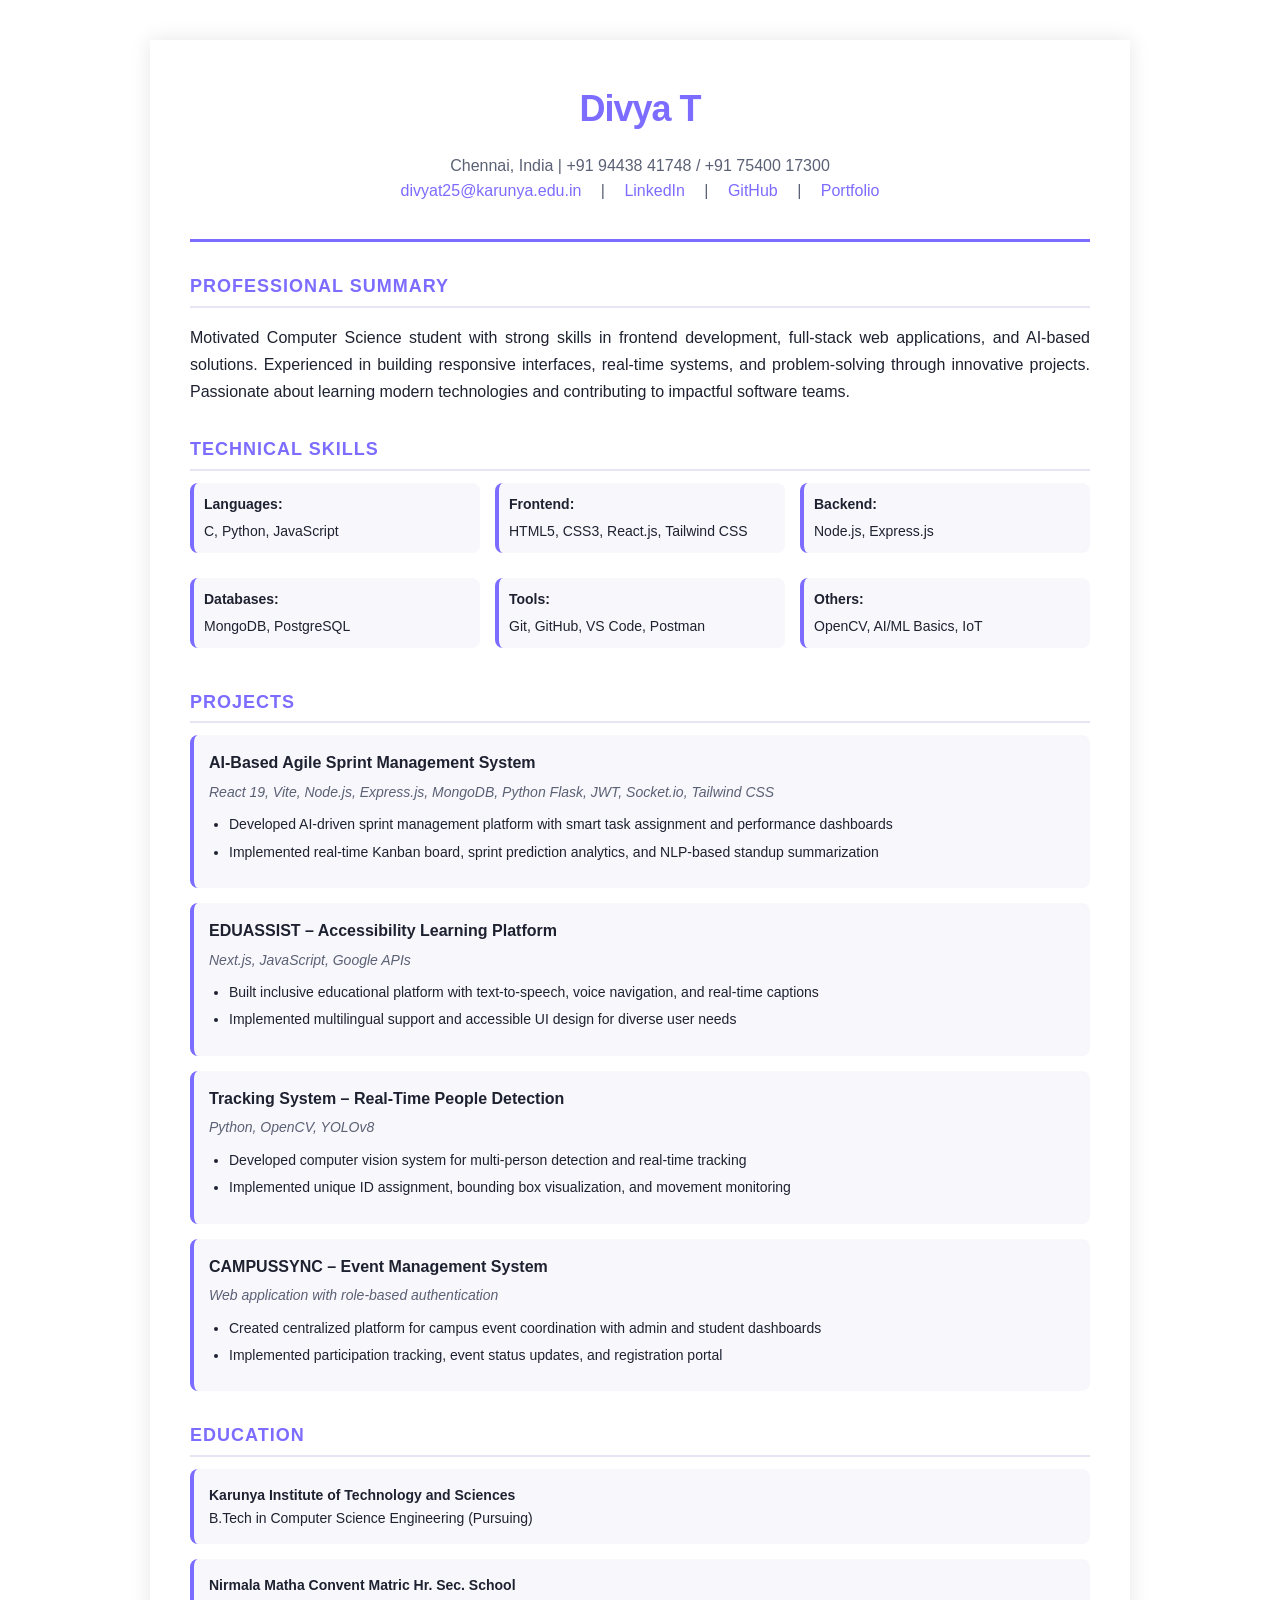
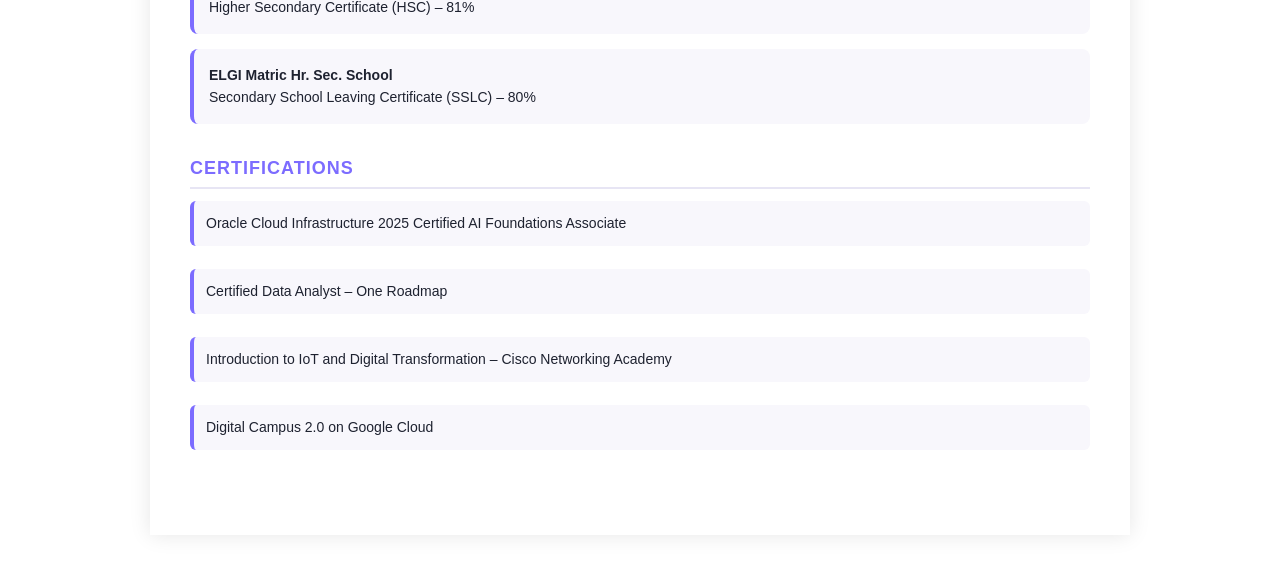
==== resume.html @ 758d90d2 "Add files via upload" ====
<!DOCTYPE html>
<html lang="en">
<head>
  <meta charset="UTF-8">
  <meta name="viewport" content="width=device-width, initial-scale=1.0">
  <title>Divya T - Resume</title>
  <style>
    body {
      font-family: 'Inter', Arial, sans-serif;
      margin: 0;
      padding: 40px;
      background: white;
      color: #1E2230;
      line-height: 1.6;
      font-size: 14px;
    }
    .container {
      max-width: 900px;
      margin: 0 auto;
      background: white;
      padding: 40px;
      box-shadow: 0 0 20px rgba(0,0,0,0.1);
    }
    .header {
      text-align: center;
      margin-bottom: 30px;
      border-bottom: 3px solid #7C6CFF;
      padding-bottom: 20px;
    }
    .name {
      font-size: 36px;
      font-weight: bold;
      color: #7C6CFF;
      margin: 0;
      letter-spacing: -1px;
    }
    .contact {
      margin: 15px 0;
      color: #5B6175;
      font-size: 16px;
    }
    .contact a {
      color: #7C6CFF;
      text-decoration: none;
      margin: 0 15px;
      font-weight: 500;
    }
    .section {
      margin-bottom: 30px;
    }
    .section-title {
      font-size: 18px;
      font-weight: bold;
      color: #7C6CFF;
      margin-bottom: 12px;
      border-bottom: 2px solid #E7E5F4;
      padding-bottom: 5px;
      text-transform: uppercase;
      letter-spacing: 1px;
    }
    .summary {
      margin-bottom: 20px;
      text-align: justify;
      font-size: 16px;
      line-height: 1.7;
    }
    .skills-grid {
      display: grid;
      grid-template-columns: repeat(auto-fit, minmax(250px, 1fr));
      gap: 15px;
      margin-bottom: 20px;
    }
    .skill-group {
      margin-bottom: 10px;
      padding: 10px;
      background: #F8F7FC;
      border-radius: 8px;
      border-left: 4px solid #7C6CFF;
    }
    .skill-group strong {
      color: #1E2230;
      display: block;
      margin-bottom: 5px;
    }
    .education-item, .project-item, .cert-item {
      margin-bottom: 15px;
      padding: 15px;
      background: #F8F7FC;
      border-radius: 8px;
      border-left: 4px solid #7C6CFF;
    }
    .project-title {
      font-weight: bold;
      color: #1E2230;
      font-size: 16px;
      margin-bottom: 5px;
    }
    .project-tech {
      color: #5B6175;
      font-style: italic;
      margin: 5px 0;
      font-size: 14px;
    }
    .project-bullets {
      margin: 10px 0;
      padding-left: 20px;
    }
    .project-bullets li {
      margin-bottom: 5px;
      line-height: 1.6;
    }
    .cert-list {
      display: grid;
      grid-template-columns: 1fr;
      gap: 8px;
    }
    .cert-item {
      padding: 12px;
      background: #F8F7FC;
      border-radius: 6px;
      border-left: 4px solid #7C6CFF;
      font-size: 14px;
      line-height: 1.5;
    }
    @media print {
      body {
        padding: 0;
        font-size: 12px;
      }
      .container {
        max-width: none;
        box-shadow: none;
        padding: 20px;
      }
      .header {
        margin-bottom: 20px;
      }
      .name {
        font-size: 28px;
      }
      .contact {
        font-size: 12px;
      }
      .section-title {
        font-size: 14px;
      }
      .summary {
        font-size: 12px;
      }
      .skills-grid {
        grid-template-columns: repeat(2, 1fr);
      }
      .skill-group {
        padding: 5px;
      }
    }
  </style>
</head>
<body>
  <div class="container">
    <div class="header">
      <h1 class="name">Divya T</h1>
      <div class="contact">
        Chennai, India | +91 94438 41748 / +91 75400 17300<br>
        <a href="mailto:divyat25@karunya.edu.in">divyat25@karunya.edu.in</a> |
        <a href="https://www.linkedin.com/in/divya-t-96b859389" target="_blank">LinkedIn</a> |
        <a href="https://github.com/Divya-T24" target="_blank">GitHub</a> |
        <a href="index.html" target="_blank">Portfolio</a>
      </div>
    </div>

    <div class="section">
      <div class="section-title">PROFESSIONAL SUMMARY</div>
      <p class="summary">
        Motivated Computer Science student with strong skills in frontend development, full-stack web applications, and AI-based solutions. Experienced in building responsive interfaces, real-time systems, and problem-solving through innovative projects. Passionate about learning modern technologies and contributing to impactful software teams.
      </p>
    </div>

    <div class="section">
      <div class="section-title">TECHNICAL SKILLS</div>
      <div class="skills-grid">
        <div class="skill-group">
          <strong>Languages:</strong> C, Python, JavaScript
        </div>
        <div class="skill-group">
          <strong>Frontend:</strong> HTML5, CSS3, React.js, Tailwind CSS
        </div>
        <div class="skill-group">
          <strong>Backend:</strong> Node.js, Express.js
        </div>
        <div class="skill-group">
          <strong>Databases:</strong> MongoDB, PostgreSQL
        </div>
        <div class="skill-group">
          <strong>Tools:</strong> Git, GitHub, VS Code, Postman
        </div>
        <div class="skill-group">
          <strong>Others:</strong> OpenCV, AI/ML Basics, IoT
        </div>
      </div>
    </div>

    <div class="section">
      <div class="section-title">PROJECTS</div>

      <div class="project-item">
        <div class="project-title">AI-Based Agile Sprint Management System</div>
        <div class="project-tech">React 19, Vite, Node.js, Express.js, MongoDB, Python Flask, JWT, Socket.io, Tailwind CSS</div>
        <ul class="project-bullets">
          <li>Developed AI-driven sprint management platform with smart task assignment and performance dashboards</li>
          <li>Implemented real-time Kanban board, sprint prediction analytics, and NLP-based standup summarization</li>
        </ul>
      </div>

      <div class="project-item">
        <div class="project-title">EDUASSIST – Accessibility Learning Platform</div>
        <div class="project-tech">Next.js, JavaScript, Google APIs</div>
        <ul class="project-bullets">
          <li>Built inclusive educational platform with text-to-speech, voice navigation, and real-time captions</li>
          <li>Implemented multilingual support and accessible UI design for diverse user needs</li>
        </ul>
      </div>

      <div class="project-item">
        <div class="project-title">Tracking System – Real-Time People Detection</div>
        <div class="project-tech">Python, OpenCV, YOLOv8</div>
        <ul class="project-bullets">
          <li>Developed computer vision system for multi-person detection and real-time tracking</li>
          <li>Implemented unique ID assignment, bounding box visualization, and movement monitoring</li>
        </ul>
      </div>

      <div class="project-item">
        <div class="project-title">CAMPUSSYNC – Event Management System</div>
        <div class="project-tech">Web application with role-based authentication</div>
        <ul class="project-bullets">
          <li>Created centralized platform for campus event coordination with admin and student dashboards</li>
          <li>Implemented participation tracking, event status updates, and registration portal</li>
        </ul>
      </div>
    </div>

    <div class="section">
      <div class="section-title">EDUCATION</div>
      <div class="education-item">
        <strong>Karunya Institute of Technology and Sciences</strong><br>
        B.Tech in Computer Science Engineering (Pursuing)
      </div>
      <div class="education-item">
        <strong>Nirmala Matha Convent Matric Hr. Sec. School</strong><br>
        Higher Secondary Certificate (HSC) – 81%
      </div>
      <div class="education-item">
        <strong>ELGI Matric Hr. Sec. School</strong><br>
        Secondary School Leaving Certificate (SSLC) – 80%
      </div>
    </div>

    <div class="section">
      <div class="section-title">CERTIFICATIONS</div>
      <div class="cert-list">
        <div class="cert-item">Oracle Cloud Infrastructure 2025 Certified AI Foundations Associate</div>
        <div class="cert-item">Certified Data Analyst – One Roadmap</div>
        <div class="cert-item">Introduction to IoT and Digital Transformation – Cisco Networking Academy</div>
        <div class="cert-item">Digital Campus 2.0 on Google Cloud</div>
      </div>
    </div>
  </div>
</body>
</html>
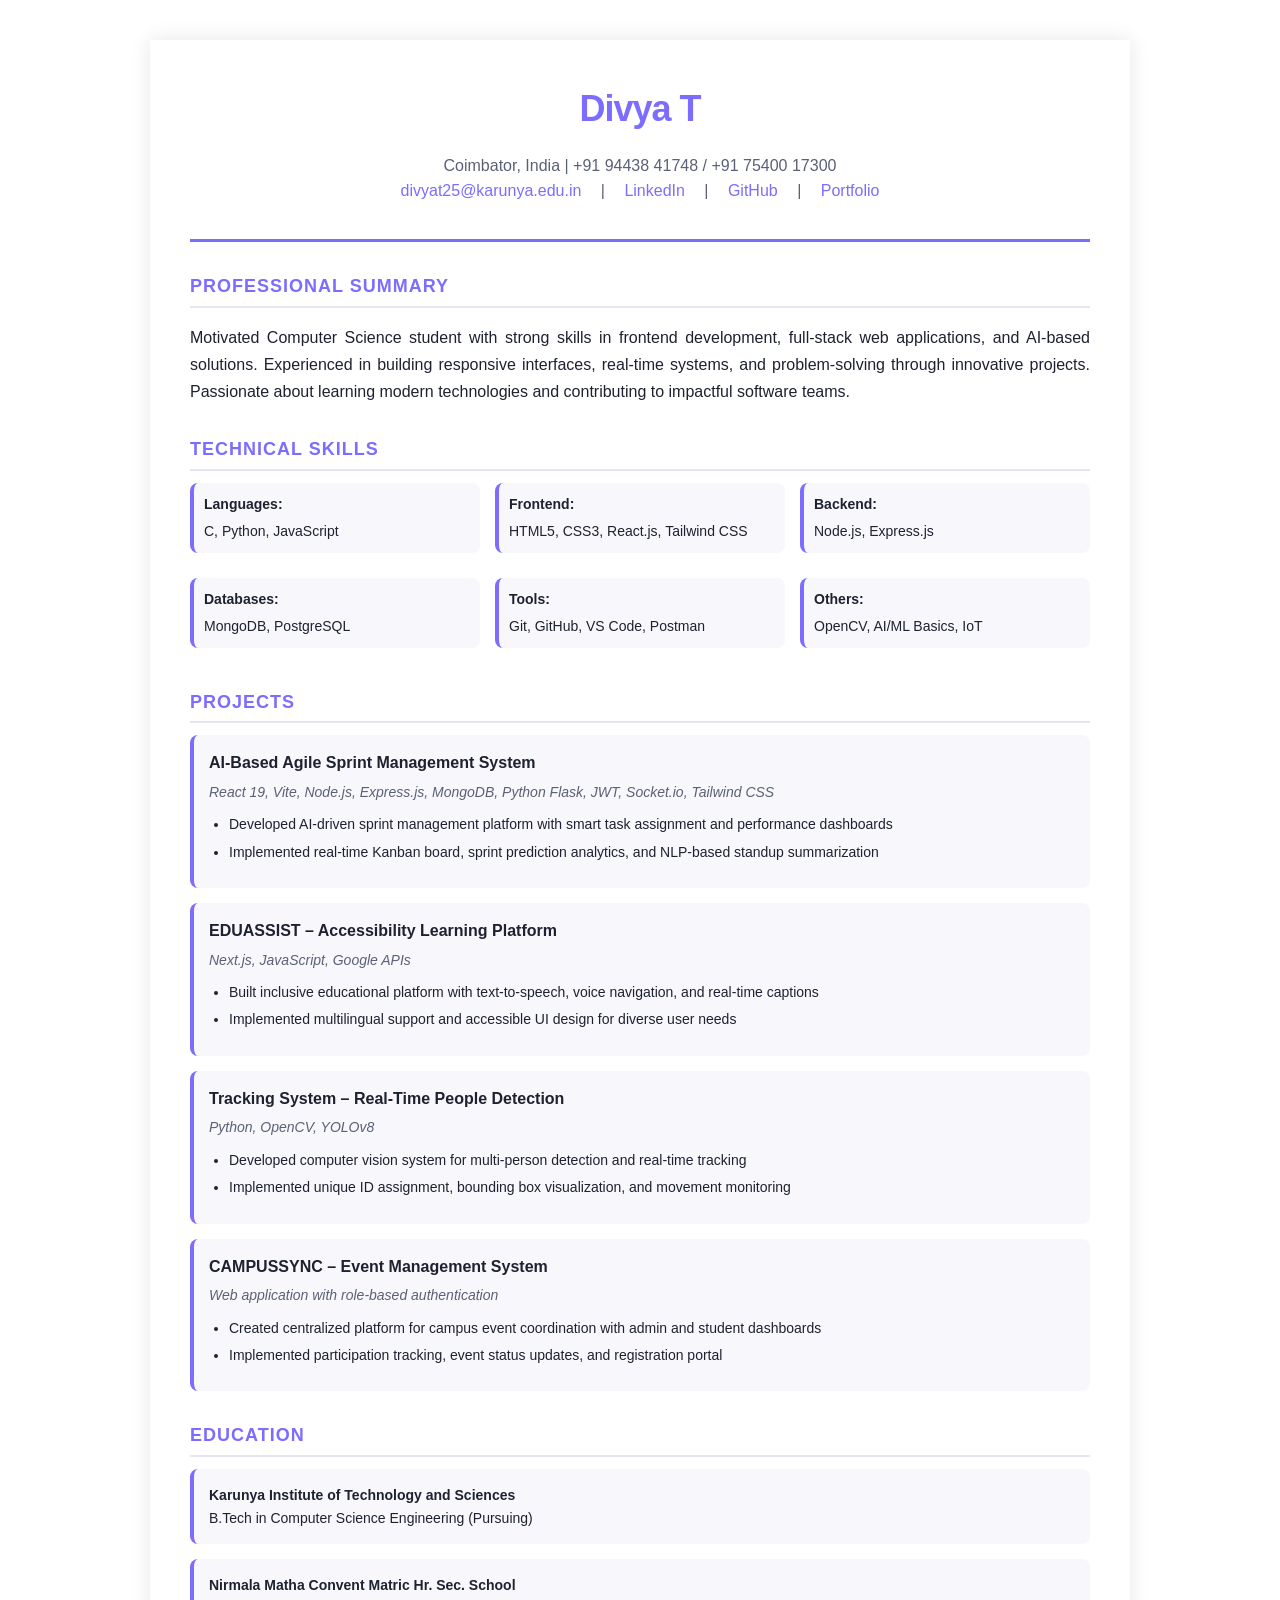
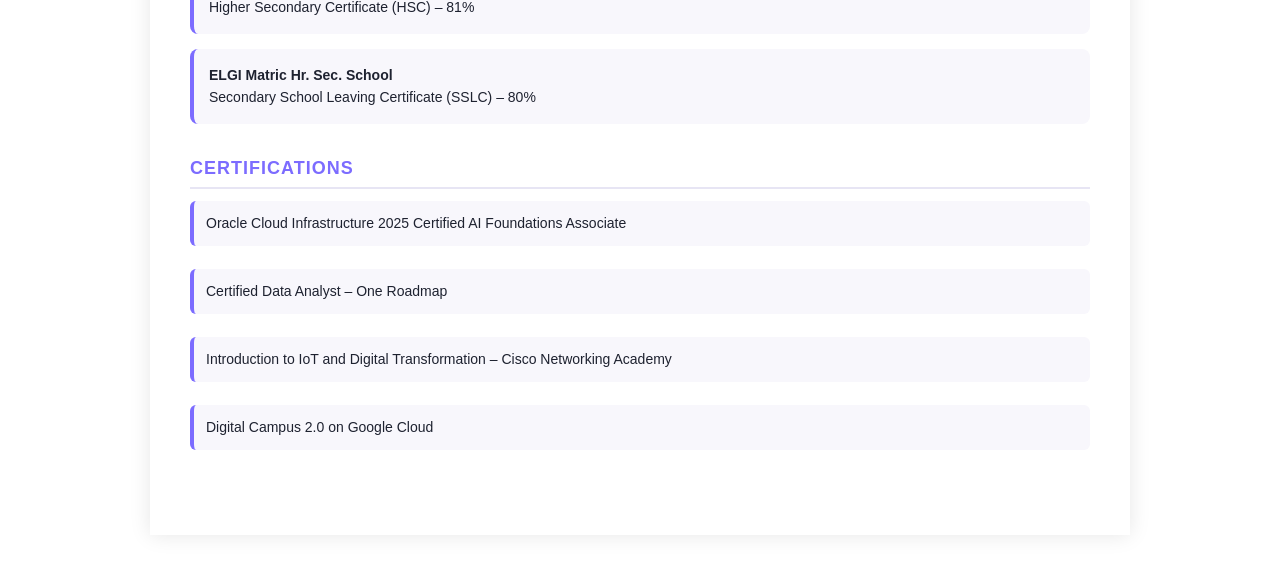
==== commit d58ea2ec: "Add files via upload" ====
--- a/resume.html
+++ b/resume.html
@@ -161,7 +161,7 @@
     <div class="header">
       <h1 class="name">Divya T</h1>
       <div class="contact">
-        Chennai, India | +91 94438 41748 / +91 75400 17300<br>
+        Coimbator, India | +91 94438 41748 / +91 75400 17300<br>
         <a href="mailto:divyat25@karunya.edu.in">divyat25@karunya.edu.in</a> |
         <a href="https://www.linkedin.com/in/divya-t-96b859389" target="_blank">LinkedIn</a> |
         <a href="https://github.com/Divya-T24" target="_blank">GitHub</a> |
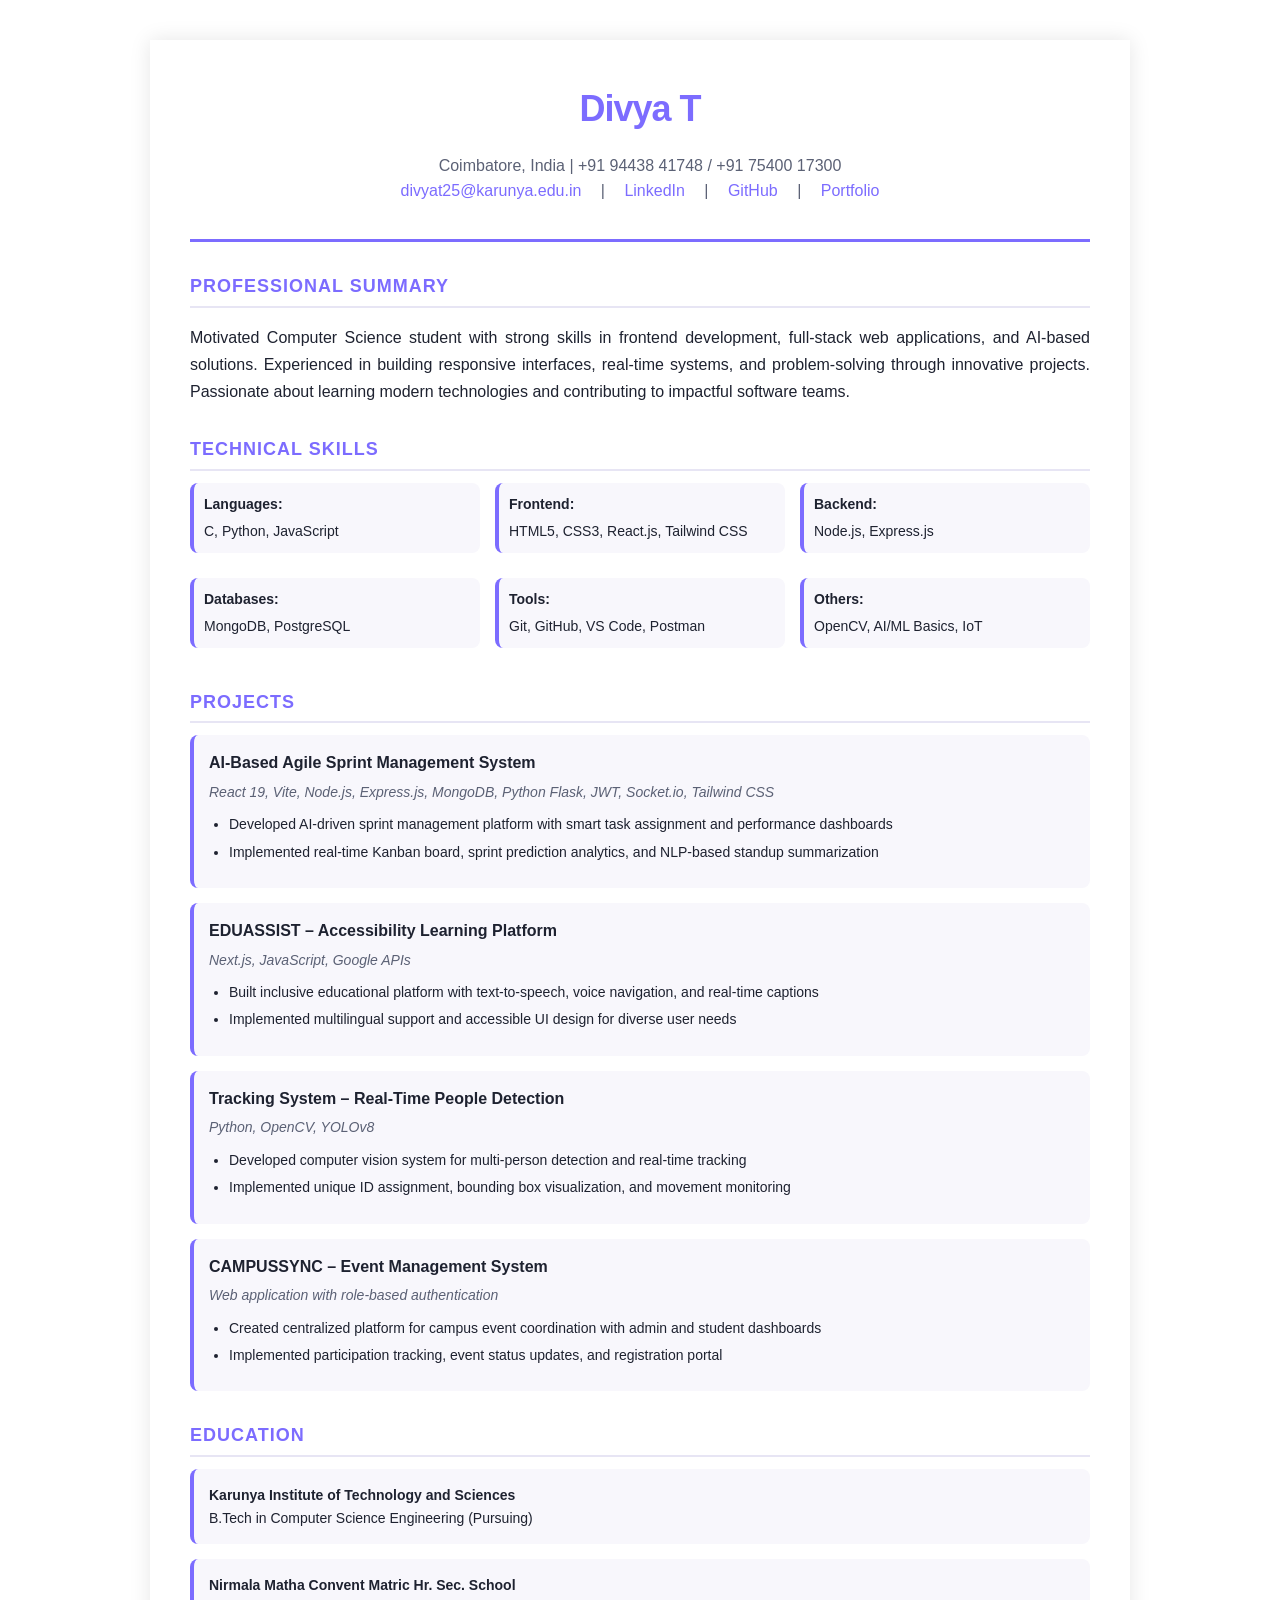
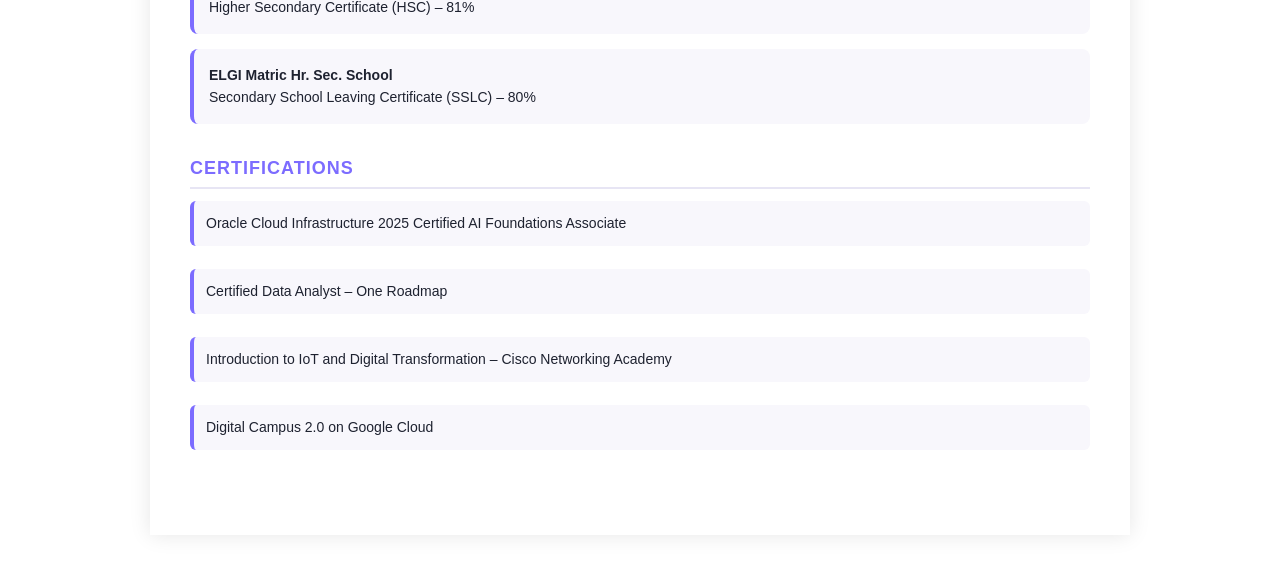
==== commit 60ad77cb: "Add files via upload" ====
--- a/resume.html
+++ b/resume.html
@@ -161,7 +161,7 @@
     <div class="header">
       <h1 class="name">Divya T</h1>
       <div class="contact">
-        Coimbator, India | +91 94438 41748 / +91 75400 17300<br>
+        Coimbatore, India | +91 94438 41748 / +91 75400 17300<br>
         <a href="mailto:divyat25@karunya.edu.in">divyat25@karunya.edu.in</a> |
         <a href="https://www.linkedin.com/in/divya-t-96b859389" target="_blank">LinkedIn</a> |
         <a href="https://github.com/Divya-T24" target="_blank">GitHub</a> |
